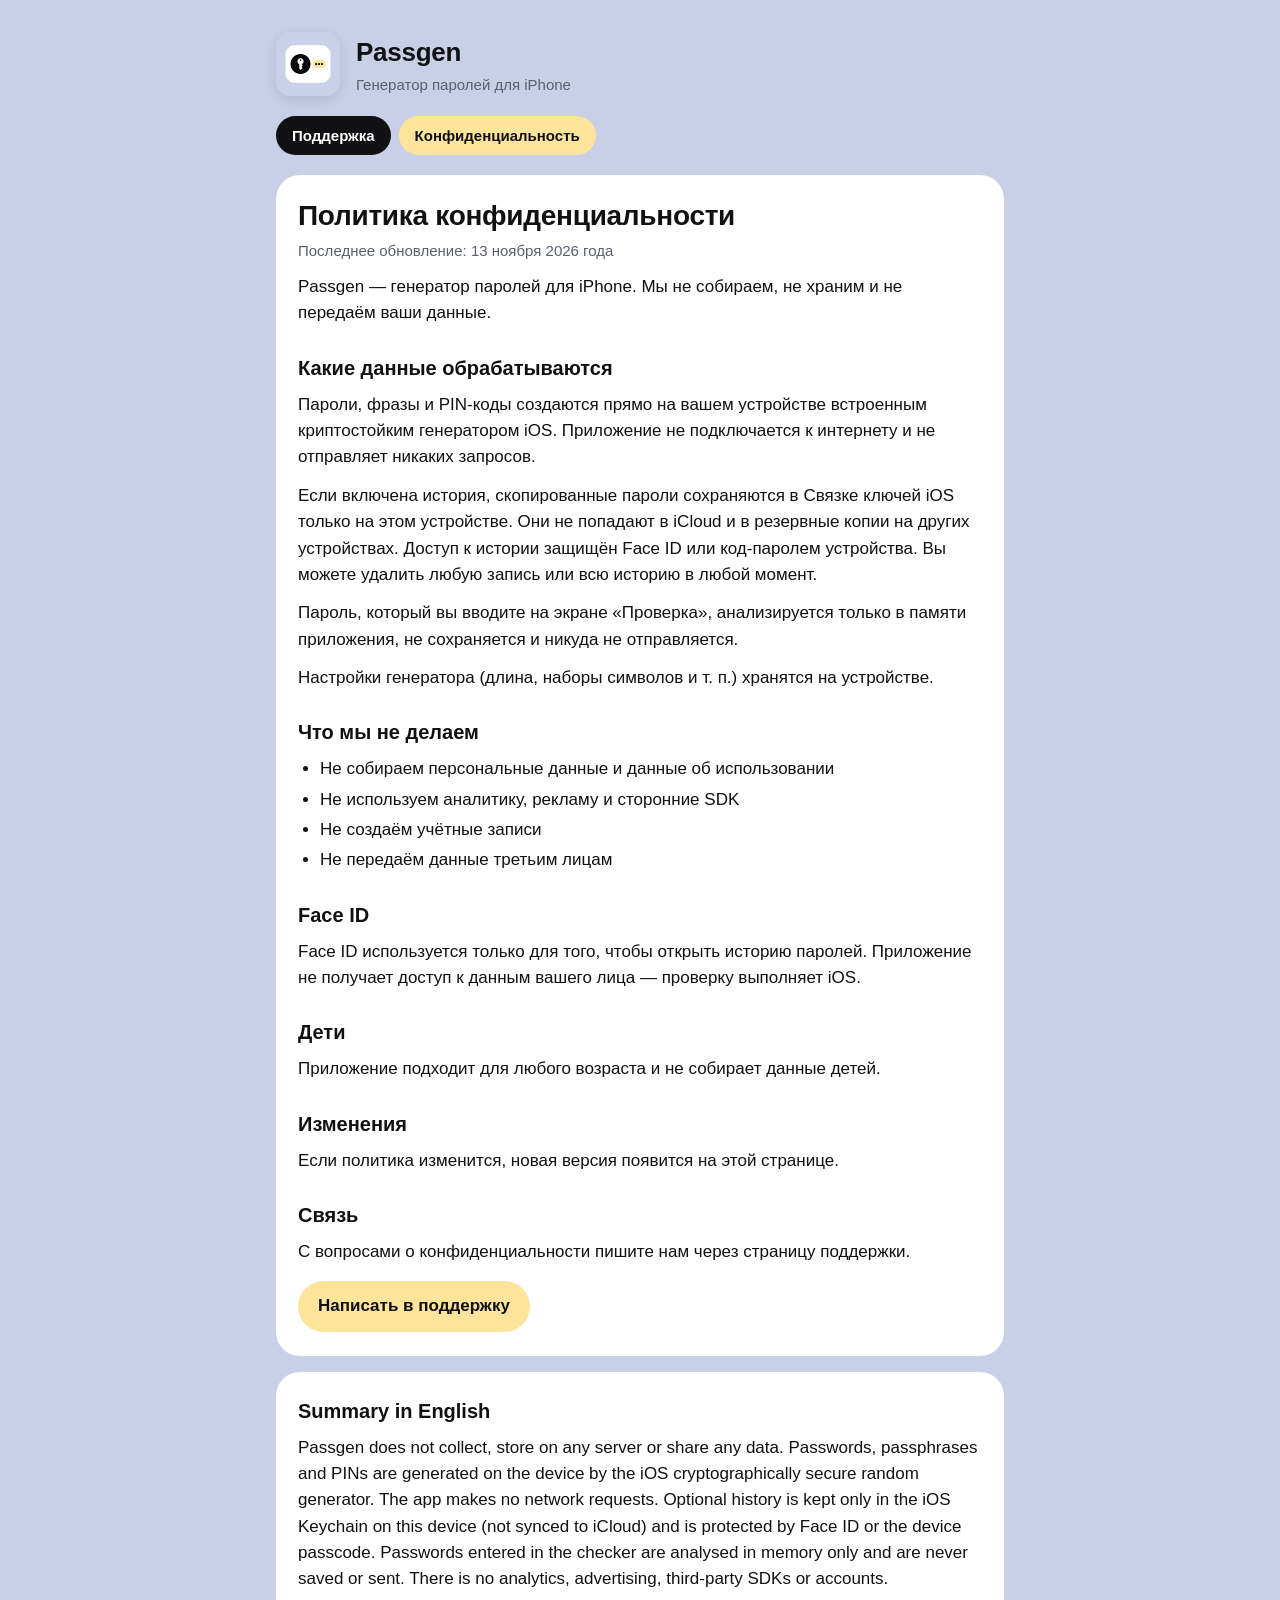
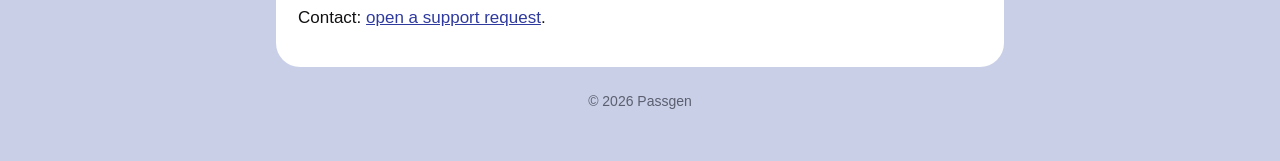
==== privacy.html @ 379559c9 "Add the Passgen support and privacy pages Co-Authored-By: Claude Opus 5.5 <noreply@anthropic.com>" ====
<!doctype html>
<html lang="ru">
<head>
<meta charset="utf-8">
<meta name="viewport" content="width=device-width, initial-scale=1">
<title>Passgen — политика конфиденциальности</title>
<meta name="description" content="Политика конфиденциальности Passgen: приложение не собирает и не передаёт данные.">
<link rel="icon" href="icon.png">
<link rel="stylesheet" href="style.css">
</head>
<body>
<div class="wrap">
  <header>
    <img src="icon.png" alt="">
    <div>
      <div class="name">Passgen</div>
      <div class="tag">Генератор паролей для iPhone</div>
    </div>
  </header>

  <nav>
    <a href="./">Поддержка</a>
    <a href="privacy.html" aria-current="page">Конфиденциальность</a>
  </nav>

  <article class="card">
    <h1>Политика конфиденциальности</h1>
    <p class="muted">Последнее обновление: 13 ноября 2026 года</p>
    <p>Passgen — генератор паролей для iPhone. Мы не собираем, не храним и не передаём ваши данные.</p>

    <h2>Какие данные обрабатываются</h2>
    <p>Пароли, фразы и PIN-коды создаются прямо на вашем устройстве встроенным криптостойким генератором iOS. Приложение не подключается к интернету и не отправляет никаких запросов.</p>
    <p>Если включена история, скопированные пароли сохраняются в Связке ключей iOS только на этом устройстве. Они не попадают в iCloud и в резервные копии на других устройствах. Доступ к истории защищён Face ID или код-паролем устройства. Вы можете удалить любую запись или всю историю в любой момент.</p>
    <p>Пароль, который вы вводите на экране «Проверка», анализируется только в памяти приложения, не сохраняется и никуда не отправляется.</p>
    <p>Настройки генератора (длина, наборы символов и т. п.) хранятся на устройстве.</p>

    <h2>Что мы не делаем</h2>
    <ul>
      <li>Не собираем персональные данные и данные об использовании</li>
      <li>Не используем аналитику, рекламу и сторонние SDK</li>
      <li>Не создаём учётные записи</li>
      <li>Не передаём данные третьим лицам</li>
    </ul>

    <h2>Face ID</h2>
    <p>Face ID используется только для того, чтобы открыть историю паролей. Приложение не получает доступ к данным вашего лица — проверку выполняет iOS.</p>

    <h2>Дети</h2>
    <p>Приложение подходит для любого возраста и не собирает данные детей.</p>

    <h2>Изменения</h2>
    <p>Если политика изменится, новая версия появится на этой странице.</p>

    <h2>Связь</h2>
    <p>С вопросами о конфиденциальности пишите нам через страницу поддержки.</p>
    <a class="mail" href="https://github.com/aknurkanatbek3-bit/passgen-app/issues/new">Написать в поддержку</a>
  </article>

  <article class="card" lang="en">
    <h2>Summary in English</h2>
    <p>Passgen does not collect, store on any server or share any data. Passwords, passphrases and PINs are generated on the device by the iOS cryptographically secure random generator. The app makes no network requests. Optional history is kept only in the iOS Keychain on this device (not synced to iCloud) and is protected by Face ID or the device passcode. Passwords entered in the checker are analysed in memory only and are never saved or sent. There is no analytics, advertising, third-party SDKs or accounts.</p>
    <p>Contact: <a href="https://github.com/aknurkanatbek3-bit/passgen-app/issues/new">open a support request</a>.</p>
  </article>

  <footer>© 2026 Passgen</footer>
</div>
</body>
</html>
---- style.css ----
:root {
  --bg: #C9CFE6;
  --card: #FFFFFF;
  --ink: #111114;
  --muted: #5B5F70;
  --accent: #FCE49B;
  --line: #E4E6EF;
}

* { box-sizing: border-box; }

html { -webkit-text-size-adjust: 100%; }

body {
  margin: 0;
  background: var(--bg);
  color: var(--ink);
  font: 17px/1.55 -apple-system, BlinkMacSystemFont, "SF Pro Text", "Segoe UI", Roboto, Helvetica, Arial, sans-serif;
}

.wrap {
  max-width: 760px;
  margin: 0 auto;
  padding: 32px 16px 48px;
}

header {
  display: flex;
  align-items: center;
  gap: 16px;
  margin-bottom: 20px;
}

header img {
  width: 64px;
  height: 64px;
  border-radius: 15px;
  box-shadow: 0 4px 14px rgba(20, 24, 60, .12);
}

header .name { font-size: 26px; font-weight: 700; letter-spacing: -.01em; }
header .tag { color: var(--muted); font-size: 15px; }

nav { display: flex; gap: 8px; flex-wrap: wrap; margin-bottom: 20px; }

nav a {
  padding: 8px 16px;
  border-radius: 999px;
  background: var(--ink);
  color: #fff;
  text-decoration: none;
  font-size: 15px;
  font-weight: 600;
}

nav a[aria-current="page"] { background: var(--accent); color: var(--ink); }

.card {
  background: var(--card);
  border-radius: 24px;
  padding: 24px 22px;
  margin-bottom: 16px;
}

h1 { font-size: 28px; line-height: 1.2; margin: 0 0 6px; letter-spacing: -.01em; }
h2 { font-size: 20px; margin: 26px 0 8px; }
.card > h2:first-child { margin-top: 0; }
p { margin: 0 0 12px; }
ul { margin: 0 0 12px; padding-left: 22px; }
li { margin-bottom: 4px; }
.muted { color: var(--muted); font-size: 15px; }

a { color: #2F3A9E; }

.mail {
  display: inline-block;
  margin-top: 4px;
  padding: 12px 20px;
  border-radius: 999px;
  background: var(--accent);
  color: var(--ink);
  font-weight: 700;
  text-decoration: none;
  word-break: break-all;
}

details { border-top: 1px solid var(--line); padding: 12px 0; }
details:last-of-type { border-bottom: 1px solid var(--line); }
summary { cursor: pointer; font-weight: 600; }
details p { margin: 8px 0 0; }

footer { color: var(--muted); font-size: 14px; text-align: center; margin-top: 24px; }
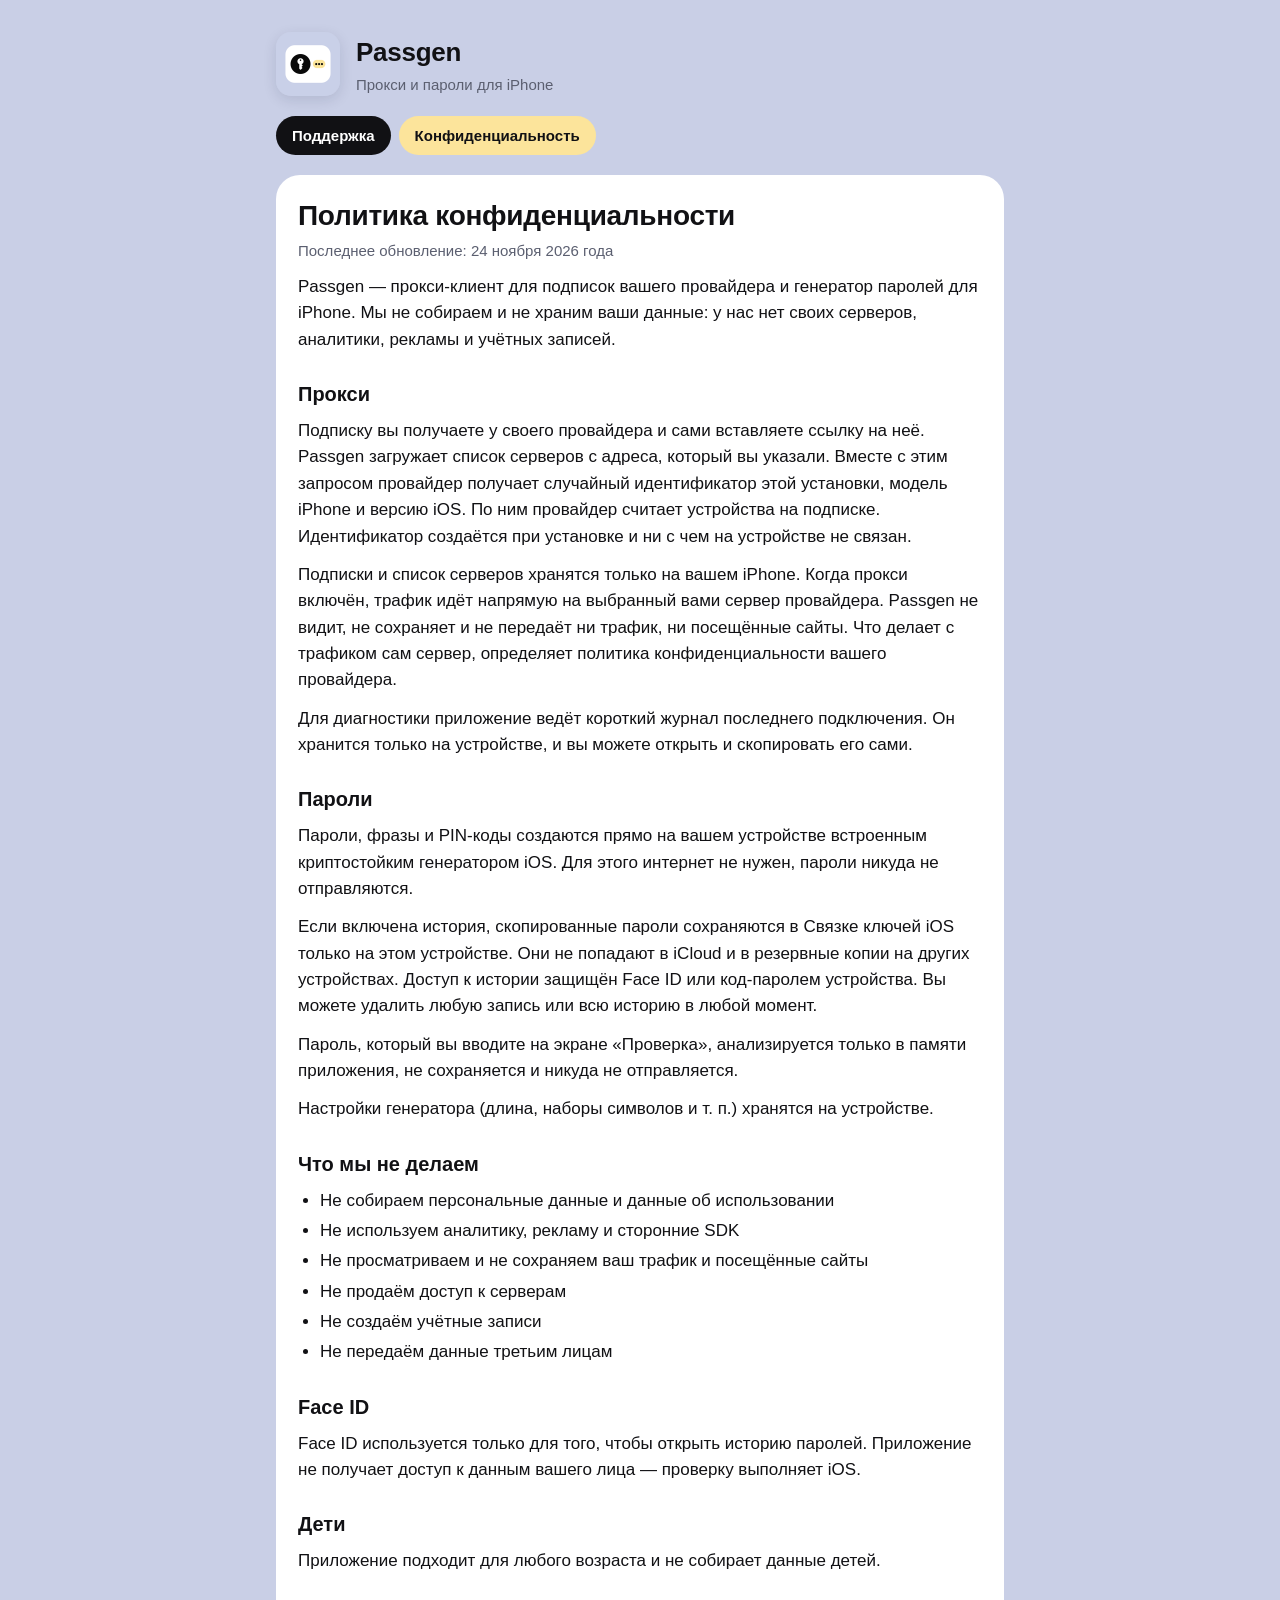
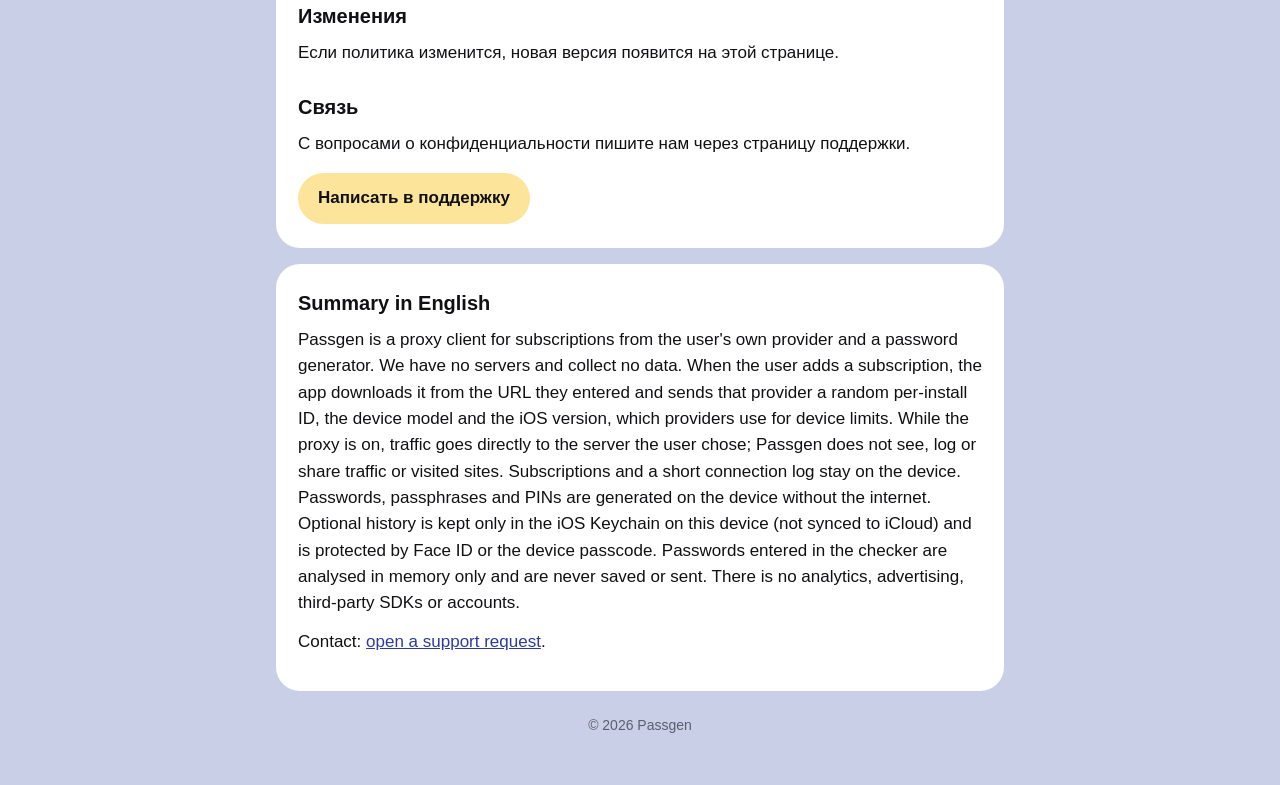
==== commit 804be8be: "Describe the proxy client on the support and privacy pages Passgen 2.0 downloads subscriptions and r" ====
--- a/privacy.html
+++ b/privacy.html
@@ -4,7 +4,7 @@
 <meta charset="utf-8">
 <meta name="viewport" content="width=device-width, initial-scale=1">
 <title>Passgen — политика конфиденциальности</title>
-<meta name="description" content="Политика конфиденциальности Passgen: приложение не собирает и не передаёт данные.">
+<meta name="description" content="Политика конфиденциальности Passgen: приложение не собирает данные и не просматривает трафик.">
 <link rel="icon" href="icon.png">
 <link rel="stylesheet" href="style.css">
 </head>
@@ -14,7 +14,7 @@
     <img src="icon.png" alt="">
     <div>
       <div class="name">Passgen</div>
-      <div class="tag">Генератор паролей для iPhone</div>
+      <div class="tag">Прокси и пароли для iPhone</div>
     </div>
   </header>
 
@@ -25,11 +25,16 @@
 
   <article class="card">
     <h1>Политика конфиденциальности</h1>
-    <p class="muted">Последнее обновление: 13 ноября 2026 года</p>
-    <p>Passgen — генератор паролей для iPhone. Мы не собираем, не храним и не передаём ваши данные.</p>
+    <p class="muted">Последнее обновление: 24 ноября 2026 года</p>
+    <p>Passgen — прокси-клиент для подписок вашего провайдера и генератор паролей для iPhone. Мы не собираем и не храним ваши данные: у нас нет своих серверов, аналитики, рекламы и учётных записей.</p>
 
-    <h2>Какие данные обрабатываются</h2>
-    <p>Пароли, фразы и PIN-коды создаются прямо на вашем устройстве встроенным криптостойким генератором iOS. Приложение не подключается к интернету и не отправляет никаких запросов.</p>
+    <h2>Прокси</h2>
+    <p>Подписку вы получаете у своего провайдера и сами вставляете ссылку на неё. Passgen загружает список серверов с адреса, который вы указали. Вместе с этим запросом провайдер получает случайный идентификатор этой установки, модель iPhone и версию iOS. По ним провайдер считает устройства на подписке. Идентификатор создаётся при установке и ни с чем на устройстве не связан.</p>
+    <p>Подписки и список серверов хранятся только на вашем iPhone. Когда прокси включён, трафик идёт напрямую на выбранный вами сервер провайдера. Passgen не видит, не сохраняет и не передаёт ни трафик, ни посещённые сайты. Что делает с трафиком сам сервер, определяет политика конфиденциальности вашего провайдера.</p>
+    <p>Для диагностики приложение ведёт короткий журнал последнего подключения. Он хранится только на устройстве, и вы можете открыть и скопировать его сами.</p>
+
+    <h2>Пароли</h2>
+    <p>Пароли, фразы и PIN-коды создаются прямо на вашем устройстве встроенным криптостойким генератором iOS. Для этого интернет не нужен, пароли никуда не отправляются.</p>
     <p>Если включена история, скопированные пароли сохраняются в Связке ключей iOS только на этом устройстве. Они не попадают в iCloud и в резервные копии на других устройствах. Доступ к истории защищён Face ID или код-паролем устройства. Вы можете удалить любую запись или всю историю в любой момент.</p>
     <p>Пароль, который вы вводите на экране «Проверка», анализируется только в памяти приложения, не сохраняется и никуда не отправляется.</p>
     <p>Настройки генератора (длина, наборы символов и т. п.) хранятся на устройстве.</p>
@@ -38,6 +43,8 @@
     <ul>
       <li>Не собираем персональные данные и данные об использовании</li>
       <li>Не используем аналитику, рекламу и сторонние SDK</li>
+      <li>Не просматриваем и не сохраняем ваш трафик и посещённые сайты</li>
+      <li>Не продаём доступ к серверам</li>
       <li>Не создаём учётные записи</li>
       <li>Не передаём данные третьим лицам</li>
     </ul>
@@ -58,7 +65,7 @@
 
   <article class="card" lang="en">
     <h2>Summary in English</h2>
-    <p>Passgen does not collect, store on any server or share any data. Passwords, passphrases and PINs are generated on the device by the iOS cryptographically secure random generator. The app makes no network requests. Optional history is kept only in the iOS Keychain on this device (not synced to iCloud) and is protected by Face ID or the device passcode. Passwords entered in the checker are analysed in memory only and are never saved or sent. There is no analytics, advertising, third-party SDKs or accounts.</p>
+    <p>Passgen is a proxy client for subscriptions from the user's own provider and a password generator. We have no servers and collect no data. When the user adds a subscription, the app downloads it from the URL they entered and sends that provider a random per-install ID, the device model and the iOS version, which providers use for device limits. While the proxy is on, traffic goes directly to the server the user chose; Passgen does not see, log or share traffic or visited sites. Subscriptions and a short connection log stay on the device. Passwords, passphrases and PINs are generated on the device without the internet. Optional history is kept only in the iOS Keychain on this device (not synced to iCloud) and is protected by Face ID or the device passcode. Passwords entered in the checker are analysed in memory only and are never saved or sent. There is no analytics, advertising, third-party SDKs or accounts.</p>
     <p>Contact: <a href="https://github.com/aknurkanatbek3-bit/passgen-app/issues/new">open a support request</a>.</p>
   </article>
 
